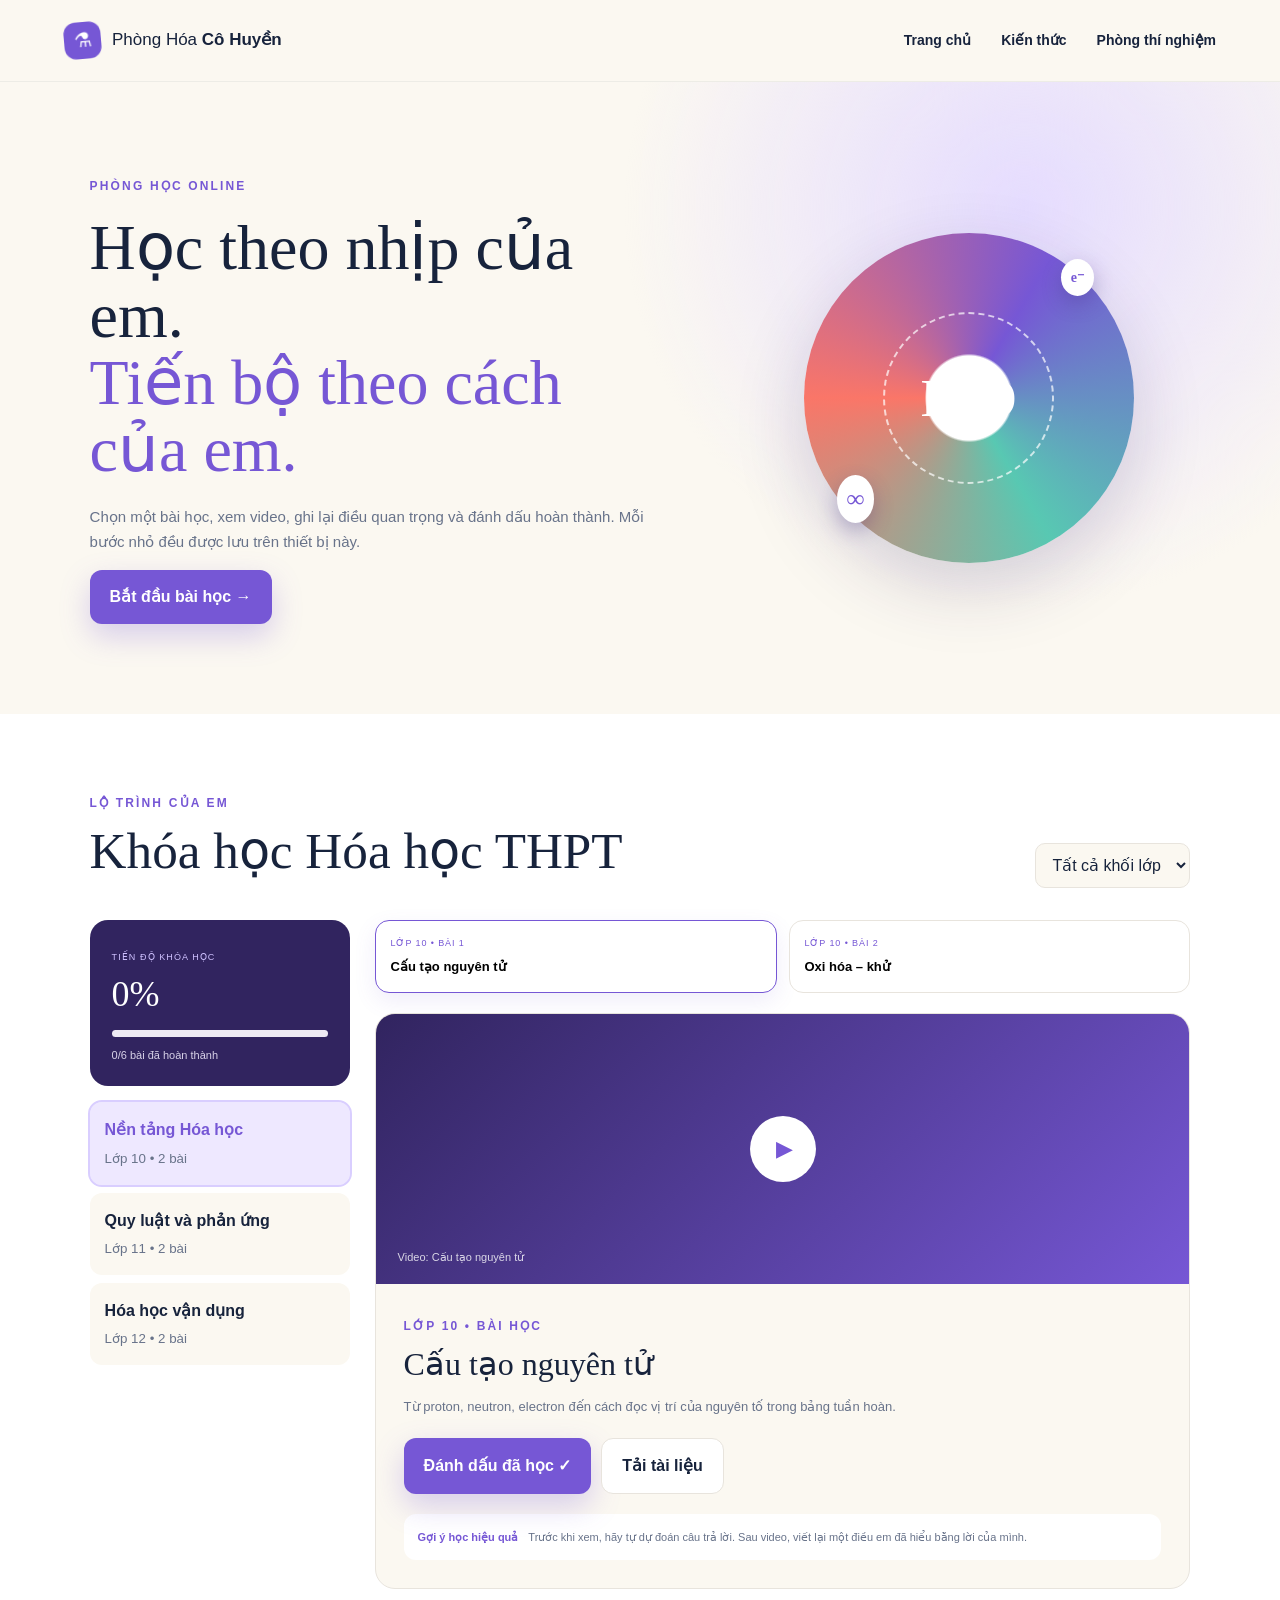
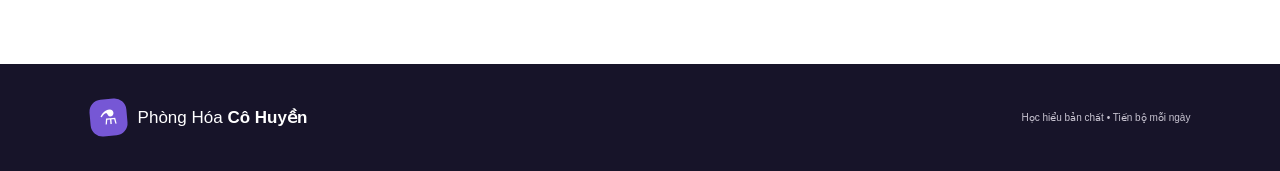
==== classroom.html @ 69ccdda5 "Add online classroom learning space" ====
<!doctype html>
<html lang="vi"><head><meta charset="UTF-8"><meta name="viewport" content="width=device-width,initial-scale=1"><meta name="description" content="Phòng học online Hóa học THPT"><title>Phòng học online | Phòng Hóa Cô Huyền</title><link rel="stylesheet" href="styles.css?v=20261102"><link rel="stylesheet" href="classroom.css?v=20261102"></head>
<body><header class="site-header"><a class="brand" href="index.html"><span class="brand-mark">⚗</span><span>Phòng Hóa <b>Cô Huyền</b></span></a><nav class="nav-links"><a href="index.html">Trang chủ</a><a href="knowledge.html">Kiến thức</a><a href="lab.html">Phòng thí nghiệm</a></nav></header>
<main><section class="classroom-hero"><div><span class="eyebrow">PHÒNG HỌC ONLINE</span><h1>Học theo nhịp của em.<br><em>Tiến bộ theo cách của em.</em></h1><p>Chọn một bài học, xem video, ghi lại điều quan trọng và đánh dấu hoàn thành. Mỗi bước nhỏ đều được lưu trên thiết bị này.</p><a class="button primary" href="#lessons">Bắt đầu bài học →</a></div><div class="classroom-orbit"><span>H₂O</span><i>e⁻</i><b>∞</b></div></section>
<section class="classroom-wrap" id="lessons"><div class="classroom-toolbar"><div><span class="eyebrow">LỘ TRÌNH CỦA EM</span><h2>Khóa học Hóa học THPT</h2></div><select id="grade-filter"><option value="all">Tất cả khối lớp</option><option value="10">Lớp 10</option><option value="11">Lớp 11</option><option value="12">Lớp 12</option></select></div><div class="classroom-layout"><aside class="course-sidebar"><div class="course-summary"><small>TIẾN ĐỘ KHÓA HỌC</small><strong id="course-progress">0%</strong><div class="dashboard-progress"><span id="course-progress-bar"></span></div><p id="course-progress-copy">0/6 bài đã hoàn thành</p></div><button class="course-tab active" data-course="foundation">Nền tảng Hóa học <small>Lớp 10 • 2 bài</small></button><button class="course-tab" data-course="rules">Quy luật và phản ứng <small>Lớp 11 • 2 bài</small></button><button class="course-tab" data-course="application">Hóa học vận dụng <small>Lớp 12 • 2 bài</small></button></aside><section class="lesson-panel"><div class="lesson-list" id="lesson-list"></div><article class="lesson-view" id="lesson-view"><div class="video-placeholder"><div class="video-play">▶</div><span id="video-label">Video bài giảng</span></div><div class="lesson-content"><span class="eyebrow" id="lesson-grade">LỚP 10 • BÀI 1</span><h2 id="lesson-title">Chọn một bài học</h2><p id="lesson-description">Mỗi video là một cánh cửa dẫn đến một quy luật mới.</p><div class="lesson-actions"><button class="button primary" id="complete-lesson">Đánh dấu đã học ✓</button><a class="button ghost" id="lesson-resource" href="#" download>Tải tài liệu</a></div><div class="lesson-note"><b>Gợi ý học hiệu quả</b><span>Trước khi xem, hãy tự dự đoán câu trả lời. Sau video, viết lại một điều em đã hiểu bằng lời của mình.</span></div></div></article></section></div></section></main><footer><a class="brand" href="index.html"><span class="brand-mark">⚗</span><span>Phòng Hóa <b>Cô Huyền</b></span></a><p>Học hiểu bản chất • Tiến bộ mỗi ngày</p></footer><script src="classroom.js?v=20261102"></script></body></html>
---- styles.css ----
:root{--ink:#17233c;--muted:#68738a;--purple:#7657d5;--deep:#31245f;--cream:#fbf8f1;--coral:#fa7668;--teal:#58c8b2;--white:#fff;--line:#e8e4dd;--shadow:0 20px 60px rgba(39,31,78,.12)}
*{box-sizing:border-box}html{scroll-behavior:smooth}body{margin:0;font-family:"Be Vietnam Pro",sans-serif;color:var(--ink);background:var(--cream);line-height:1.65}a{color:inherit;text-decoration:none}button,input,select{font:inherit}.site-header{height:82px;display:flex;align-items:center;justify-content:space-between;padding:0 max(5vw,24px);background:rgba(251,248,241,.92);backdrop-filter:blur(16px);position:sticky;top:0;z-index:50;border-bottom:1px solid rgba(23,35,60,.06)}.brand{display:flex;align-items:center;gap:11px;font-size:17px}.brand-mark{display:grid;place-items:center;width:37px;height:37px;color:#fff;background:var(--purple);border-radius:12px;font-size:20px;transform:rotate(-5deg)}.nav-links{display:flex;align-items:center;gap:30px;font-size:14px;font-weight:600}.nav-links>a:not(.nav-cta):hover{color:var(--purple)}.nav-cta{padding:10px 18px;background:var(--ink);color:#fff;border-radius:10px}.menu-toggle{display:none;border:0;background:none;font-size:25px}.hero{min-height:680px;display:grid;grid-template-columns:1.03fr .97fr;align-items:center;gap:5vw;padding:70px max(7vw,32px) 90px;overflow:hidden;background:radial-gradient(circle at 90% 10%,#e7defa 0,transparent 30%),var(--cream)}.eyebrow{font-size:12px;letter-spacing:.18em;font-weight:800;color:var(--purple)}.hero h1{font-family:"DM Serif Display",serif;font-size:clamp(54px,6vw,86px);line-height:.98;letter-spacing:-.035em;margin:17px 0 27px;font-weight:400}.hero h1 em{color:var(--purple);font-weight:400}.hero-copy>p{max-width:600px;font-size:17px;color:var(--muted)}.hero-actions{display:flex;gap:14px;margin:34px 0}.button{display:inline-flex;justify-content:center;align-items:center;gap:16px;border:0;border-radius:12px;padding:14px 20px;font-weight:700;cursor:pointer;transition:.25s}.button:hover{transform:translateY(-2px)}.button.primary{background:var(--purple);color:#fff;box-shadow:0 12px 30px rgba(118,87,213,.27)}.button.ghost{background:#fff;border:1px solid var(--line)}.play{font-size:11px;display:grid;place-items:center;width:27px;height:27px;border-radius:50%;background:#efeafe;color:var(--purple)}.social-proof{display:flex;align-items:center;gap:15px;margin-top:36px}.avatars{display:flex}.avatars span{width:36px;height:36px;border-radius:50%;background:#c9bff1;color:var(--deep);display:grid;place-items:center;font-size:10px;font-weight:800;border:3px solid var(--cream);margin-left:-8px}.avatars span:first-child{margin-left:0}.avatars span:nth-child(2){background:#ffcdc5}.avatars span:nth-child(3){background:#a8e2d7}.social-proof p{font-size:11px;line-height:1.4;color:var(--muted)}.social-proof b{color:var(--ink);font-size:13px}.hero-visual{position:relative;min-height:510px}.teacher-card{position:absolute;width:min(390px,80%);left:12%;top:20px;background:#fff;border-radius:40px;padding:14px;box-shadow:var(--shadow);transform:rotate(2deg)}.teacher-photo{height:390px;border-radius:29px;background:linear-gradient(155deg,#cbbbf6,#8670d0);position:relative;overflow:hidden;display:grid;place-items:center}.teacher-photo:before,.teacher-photo:after{content:"";position:absolute;border:2px solid rgba(255,255,255,.25);width:250px;height:250px;border-radius:50%;transform:rotate(55deg)}.teacher-photo:after{transform:rotate(-15deg);width:300px;height:150px}.teacher-portrait{width:185px;height:185px;border-radius:50% 50% 44% 44%;background:#f7d6c2;border:13px solid rgba(255,255,255,.5);display:grid;place-items:center;font-family:"DM Serif Display";font-size:56px;color:var(--deep);z-index:1;box-shadow:0 50px 0 45px #f3f0ec}.atom{position:absolute;width:45px;height:45px;background:white;border-radius:50%;display:grid;place-items:center;font-weight:800;color:var(--purple);box-shadow:0 8px 20px rgba(44,30,90,.15)}.atom-a{top:30px;left:28px}.atom-b{top:80px;right:32px}.atom-c{bottom:35px;left:34px}.teacher-caption{display:flex;justify-content:space-between;align-items:center;padding:17px 10px 7px}.teacher-caption div{display:flex;flex-direction:column}.teacher-caption span{font-size:11px;color:var(--muted)}.online-dot:before{content:"";display:inline-block;width:7px;height:7px;background:#43be8a;border-radius:50%;margin-right:6px}.floating-card{position:absolute;background:#fff;border-radius:17px;box-shadow:0 14px 38px rgba(49,36,95,.15);z-index:3}.formula-card{right:0;top:115px;padding:17px 20px;transform:rotate(-3deg)}.formula-card span{display:block;color:var(--muted);font-size:10px}.formula-card b{color:var(--purple);font-size:19px}.score-card{bottom:50px;left:0;display:flex;gap:12px;padding:14px 19px;align-items:center}.score-card .check{background:#dcf7ee;color:#2ea57b;width:35px;height:35px;border-radius:10px;display:grid;place-items:center}.score-card div{display:flex;flex-direction:column;font-size:11px}.score-card strong{color:#2ea57b;font-size:17px}.orb{position:absolute;border-radius:50%}.orb-one{width:90px;height:90px;background:#ffcabc;right:2%;bottom:7%}.orb-two{width:55px;height:55px;background:#a8e3d7;left:3%;top:9%}.trust-strip{display:grid;grid-template-columns:repeat(4,1fr);padding:30px max(7vw,32px);background:var(--deep);color:#fff}.trust-strip div{display:flex;align-items:center;justify-content:center;gap:12px;border-right:1px solid rgba(255,255,255,.15)}.trust-strip div:last-child{border:0}.trust-strip strong{font-family:"DM Serif Display";font-size:29px;color:#cfc1ff}.trust-strip span{font-size:11px;color:#d8d2e8;max-width:95px}.section{padding:100px max(7vw,32px)}.section-heading{display:flex;justify-content:space-between;align-items:end;margin-bottom:45px}.section h2,.quiz-section h2,.register h2{font-family:"DM Serif Display";font-weight:400;font-size:clamp(38px,4vw,56px);line-height:1.08;margin:8px 0}.grade-filter{display:flex;background:#f0ece4;padding:5px;border-radius:12px}.grade-filter button{border:0;background:transparent;border-radius:9px;padding:9px 14px;font-size:12px;font-weight:700;color:var(--muted);cursor:pointer}.grade-filter button.active{background:#fff;color:var(--purple);box-shadow:0 3px 10px rgba(0,0,0,.08)}.course-grid{display:grid;grid-template-columns:repeat(3,1fr);gap:20px}.course-card{background:#fff;padding:28px;border-radius:19px;border:1px solid var(--line);transition:.3s}.course-card:hover{transform:translateY(-6px);box-shadow:var(--shadow)}.course-card.hidden{display:none}.course-icon{width:49px;height:49px;border-radius:14px;display:grid;place-items:center;font-weight:800;font-size:22px;margin-bottom:22px}.course-icon.purple{background:#eee8ff;color:#7657d5}.course-icon.teal{background:#ddf8f2;color:#279d87}.course-icon.orange{background:#ffead8;color:#e98835}.course-icon.blue{background:#dfeeff;color:#4382c9}.course-icon.rose{background:#ffe1e4;color:#d95869}.course-icon.yellow{background:#fff2c7;color:#d99e00}.tag{font-size:9px;letter-spacing:.15em;color:var(--purple);font-weight:800}.course-card h3{margin:8px 0;font-size:20px}.course-card p{color:var(--muted);font-size:13px;min-height:48px}.progress{height:4px;background:#edeaf2;border-radius:5px;margin:23px 0 12px;overflow:hidden}.progress span{height:100%;display:block;background:var(--purple)}.meta{display:flex;justify-content:space-between;font-size:11px;color:var(--muted)}.meta a{color:var(--purple);font-weight:800}.quiz-section{padding:100px max(7vw,32px);display:grid;grid-template-columns:.8fr 1.2fr;gap:8vw;align-items:center;background:var(--deep);color:#fff}.eyebrow.light{color:#bba8ff}.quiz-intro p{color:#c4bed3;max-width:450px}.quiz-tip{margin-top:30px;background:rgba(255,255,255,.08);border:1px solid rgba(255,255,255,.1);padding:13px 16px;border-radius:12px;font-size:12px;color:#ddd7e9}.quiz-card{background:#fff;color:var(--ink);padding:31px;border-radius:22px;box-shadow:0 30px 80px rgba(10,5,35,.3)}.quiz-top{display:flex;justify-content:space-between;font-size:10px;font-weight:800;color:var(--muted);letter-spacing:.1em}.points{color:#e68e25}.quiz-progress{height:4px;background:#ece8f2;margin:14px 0 25px;border-radius:5px}.quiz-progress span{display:block;width:33%;height:100%;background:var(--coral);border-radius:5px}.quiz-card h3{font-size:18px;line-height:1.55;margin-bottom:22px}.answers{display:grid;grid-template-columns:1fr 1fr;gap:11px}.answers button{background:#faf9fc;border:1px solid #e7e3ed;border-radius:11px;padding:12px;text-align:left;font-size:12px;cursor:pointer;color:var(--ink)}.answers button span{display:inline-grid;place-items:center;width:28px;height:28px;border-radius:8px;background:#eeeaf5;margin-right:8px;font-weight:800}.answers button:hover{border-color:var(--purple)}.answers button.correct{border-color:#41b98c;background:#edfbf6}.answers button.wrong{border-color:#ed7167;background:#fff1f0}.feedback{font-size:12px;margin-top:15px;min-height:20px;color:var(--muted)}.clinic{background:#f1ede5}.clinic-card{max-width:1050px;margin:auto;background:#fff;border-radius:28px;padding:55px 8%;display:grid;grid-template-columns:1fr 1fr;align-items:center;gap:10%;overflow:hidden}.clinic-copy p{font-size:14px;color:var(--muted);margin-bottom:25px}.phone-mockup{width:280px;height:400px;background:#f7f5fb;border:9px solid var(--ink);border-radius:34px;margin:auto;box-shadow:20px 25px 0 #d9cff5;overflow:hidden}.phone-head{height:55px;background:#fff;display:flex;align-items:center;justify-content:space-between;padding:0 18px;font-size:12px}.phone-head i{width:8px;height:8px;background:#43be8a;border-radius:50%}.chat{padding:22px 14px;display:flex;flex-direction:column;gap:15px}.chat p{margin:0;padding:11px 13px;border-radius:14px;font-size:10px;max-width:85%}.chat .student{background:#e6dff8;align-self:flex-end;border-bottom-right-radius:3px}.chat .teacher{background:#fff;box-shadow:0 4px 13px rgba(0,0,0,.05);border-bottom-left-radius:3px}.chat .small{max-width:60%}.about{text-align:center;background:var(--cream)}.quote-mark{font-family:serif;font-size:80px;color:#cbbbf1;height:55px}.about blockquote{font-family:"DM Serif Display";font-size:clamp(28px,4vw,48px);line-height:1.25;max-width:850px;margin:0 auto;color:var(--deep)}.about p{color:var(--muted);font-size:12px;margin-top:25px}.register{background:var(--purple);color:#fff;padding:80px max(9vw,40px);display:grid;grid-template-columns:1fr 1fr;gap:10vw;align-items:center}.register>div>p{color:#ddd4f8}.register form{background:#fff;color:var(--ink);padding:28px;border-radius:20px;display:grid;grid-template-columns:1fr 1fr;gap:14px}.register label{font-size:11px;font-weight:700}.register input,.register select{display:block;width:100%;margin-top:6px;padding:12px;border:1px solid var(--line);border-radius:9px;font-size:12px;background:#fbfafc;color:var(--ink)}.register button{grid-column:1/-1}.button.coral{background:var(--coral);color:#fff}.form-status{grid-column:1/-1;text-align:center;margin:0;font-size:12px;color:#32906d}footer{background:#171429;color:#c8c4d1;padding:35px max(7vw,32px);display:flex;justify-content:space-between;align-items:center;font-size:10px}footer .brand{color:#fff}.reveal{opacity:0;transform:translateY(22px);transition:opacity .65s,transform .65s}.reveal.visible{opacity:1;transform:none}
@media(max-width:900px){.nav-links{display:none;position:absolute;top:82px;left:0;right:0;background:var(--cream);padding:25px;flex-direction:column;border-bottom:1px solid var(--line)}.nav-links.open{display:flex}.menu-toggle{display:block}.hero{grid-template-columns:1fr;padding-top:50px}.hero-visual{min-height:540px}.trust-strip{grid-template-columns:1fr 1fr;gap:20px}.trust-strip div{border:0}.course-grid{grid-template-columns:1fr 1fr}.quiz-section{grid-template-columns:1fr}.clinic-card{gap:30px}.register{grid-template-columns:1fr}}
@media(max-width:620px){.hero{padding:45px 22px 70px}.hero h1{font-size:50px}.hero-actions{flex-direction:column;align-items:stretch}.hero-visual{min-height:470px}.teacher-card{left:8%;width:84%}.teacher-photo{height:340px}.formula-card{top:90px;right:-10px}.score-card{bottom:25px}.trust-strip{padding:28px 20px}.trust-strip div{flex-direction:column;gap:0;text-align:center}.section,.quiz-section{padding:75px 22px}.section-heading{align-items:start;gap:25px;flex-direction:column}.grade-filter{width:100%;overflow:auto}.grade-filter button{flex:1;white-space:nowrap}.course-grid{grid-template-columns:1fr}.answers{grid-template-columns:1fr}.clinic-card{grid-template-columns:1fr;padding:40px 22px}.clinic-copy{text-align:center}.register{padding:70px 22px}.register form{grid-template-columns:1fr}.register form>*{grid-column:1/-1}footer{flex-direction:column;gap:15px;text-align:center}.teacher-photo{height:315px}}
@media(prefers-reduced-motion:reduce){html{scroll-behavior:auto}.reveal{opacity:1;transform:none;transition:none}}
.quiz-next{display:none;width:100%;margin-top:14px;border:0;border-radius:10px;background:var(--coral);color:#fff;padding:12px;font-weight:800;cursor:pointer}.quiz-next.show{display:block}.quiz-card.finished{text-align:center}.score-ring{width:112px;height:112px;margin:12px auto 20px;border-radius:50%;display:grid;place-items:center;background:conic-gradient(var(--coral) var(--score-angle),#eee9f3 0);position:relative}.score-ring:before{content:"";position:absolute;width:82px;height:82px;background:#fff;border-radius:50%}.score-ring strong{position:relative;font-family:"DM Serif Display";font-size:30px;color:var(--purple)}.score-summary h3{font-family:"DM Serif Display";font-size:31px;margin:8px}.score-summary p{font-size:12px;color:var(--muted)}.topic-active{outline:2px solid var(--purple);box-shadow:var(--shadow)}

/* Trải nghiệm khám phá và nền Hóa học */
.theme-toggle{width:38px;height:38px;border:1px solid var(--line);border-radius:11px;background:#fff;color:var(--deep);font-size:18px;line-height:1;cursor:pointer;transition:.2s}.theme-toggle:hover{transform:rotate(12deg);border-color:var(--purple)}
.hero{position:relative;isolation:isolate}.hero-copy,.hero-visual{z-index:2}.molecule-bg{position:absolute;inset:0;z-index:0;pointer-events:none;opacity:.36;overflow:hidden}.molecule-bg i{position:absolute;width:18px;height:18px;border:3px solid var(--purple);border-radius:50%;box-shadow:0 0 0 7px rgba(118,87,213,.07)}.molecule-bg i:nth-child(1){left:4%;top:18%}.molecule-bg i:nth-child(2){left:19%;top:9%;width:12px;height:12px}.molecule-bg i:nth-child(3){left:43%;top:22%}.molecule-bg i:nth-child(4){right:6%;top:12%;width:25px;height:25px;border-color:var(--coral)}.molecule-bg i:nth-child(5){right:35%;bottom:11%;border-color:var(--teal)}.molecule-bg span{position:absolute;width:130px;height:2px;background:linear-gradient(90deg,transparent,var(--purple),transparent);transform-origin:left center;animation:molecule-drift 9s ease-in-out infinite alternate}.molecule-bg span:nth-of-type(1){left:5%;top:20%;transform:rotate(-25deg)}.molecule-bg span:nth-of-type(2){left:20%;top:11%;transform:rotate(34deg);animation-delay:-2s}.molecule-bg span:nth-of-type(3){right:8%;top:15%;transform:rotate(120deg);animation-delay:-4s}.molecule-bg span:nth-of-type(4){right:27%;bottom:14%;transform:rotate(-18deg);animation-delay:-6s}@keyframes molecule-drift{to{translate:18px 10px;rotate:4deg}}
.section-lead{max-width:430px;margin:0;color:var(--muted);font-size:13px}.discovery{background:linear-gradient(180deg,#f7f3ff 0,var(--cream) 100%)}.discovery-grid{display:grid;grid-template-columns:repeat(3,1fr);gap:20px}.discovery-card{min-height:310px;border-radius:24px;padding:25px;position:relative;overflow:hidden;display:flex;flex-direction:column;align-items:flex-start;border:1px solid rgba(49,36,95,.08);box-shadow:0 15px 45px rgba(49,36,95,.08);transition:.3s}.discovery-card:hover{transform:translateY(-7px);box-shadow:var(--shadow)}.discovery-card:after{content:"";position:absolute;width:180px;height:180px;border-radius:50%;right:-70px;bottom:-80px;background:rgba(255,255,255,.18)}.discovery-label{font-size:9px;letter-spacing:.16em;font-weight:800;opacity:.75}.discovery-card h3{font-size:18px;line-height:1.5;margin:17px 0 6px}.discovery-card p{font-size:12px;line-height:1.65;margin:0;color:inherit;opacity:.78}.discovery-card em{font-style:normal;font-size:11px;font-weight:800;margin-top:auto;position:relative;z-index:1}.element-of-day{background:linear-gradient(145deg,#7657d5,#49358f);color:#fff}.daily-element{display:flex;align-items:center;gap:19px;margin:35px 0}.daily-element>strong{width:92px;height:102px;display:grid;place-items:center;border:1px solid rgba(255,255,255,.35);border-radius:18px;background:rgba(255,255,255,.12);font:400 58px/1 "DM Serif Display"}.daily-element b{font-size:21px}.reaction-of-day{background:linear-gradient(145deg,#dcf8f3,#b9ebdf);color:#164d44}.reaction-flask{font-size:65px;margin:25px auto 2px;align-self:center;position:relative}.reaction-flask i{position:absolute;width:55px;height:18px;border-radius:50%;background:#59cbb4;bottom:5px;left:7px;animation:liquid-pulse 2s ease-in-out infinite}@keyframes liquid-pulse{50%{transform:scale(.86);opacity:.65}}.reaction-of-day h3{font-family:"DM Serif Display";font-weight:400;font-size:22px}.quick-challenge{background:linear-gradient(145deg,#fff0df,#ffd4c0);color:#71372f}.challenge-icon{margin:27px auto 4px;align-self:center;width:78px;height:78px;display:grid;place-items:center;border-radius:50%;background:#fff;font:400 46px/1 "DM Serif Display";color:var(--coral);box-shadow:0 12px 30px rgba(117,55,47,.12)}
.learning-map{background:#fff}.map-track{max-width:1100px;margin:auto;position:relative;display:grid;gap:18px}.map-track:before{content:"";position:absolute;left:38px;top:60px;bottom:60px;width:3px;background:linear-gradient(#7657d5,#58c8b2,#fa7668)}.map-grade{display:grid;grid-template-columns:78px 1fr auto;align-items:center;gap:25px;padding:25px 28px 25px 0;border:1px solid var(--line);border-radius:20px;background:var(--cream);transition:.3s}.map-grade:hover{transform:translateX(8px);box-shadow:var(--shadow)}.map-grade>span{width:78px;height:78px;border-radius:50%;display:grid;place-items:center;color:#fff;font:400 35px/1 "DM Serif Display";z-index:1;border:8px solid #fff}.grade-10>span{background:#7657d5}.grade-11>span{background:#35aa92}.grade-12>span{background:#ef6f62}.map-grade b{font-size:8px;letter-spacing:.15em;color:var(--purple)}.map-grade h3{font-size:18px;margin:3px 0}.map-grade p{font-size:11px;color:var(--muted);margin:0}.map-grade a{font-size:11px;font-weight:800;color:var(--purple);white-space:nowrap}
body.dark-mode{--ink:#f2effb;--muted:#b8b1c9;--cream:#151126;--white:#211b36;--line:#3a3155;--shadow:0 20px 60px rgba(0,0,0,.35);background:#151126;color:var(--ink)}body.dark-mode .site-header{background:rgba(21,17,38,.92)}body.dark-mode .theme-toggle,body.dark-mode .button.ghost,body.dark-mode .course-card,body.dark-mode .quiz-card,body.dark-mode .clinic-card,body.dark-mode .learning-map,body.dark-mode .map-grade{background:#211b36;color:var(--ink)}body.dark-mode .hero{background:radial-gradient(circle at 90% 10%,#302354 0,transparent 30%),#151126}body.dark-mode .discovery{background:linear-gradient(#1b1531,#151126)}body.dark-mode .grade-filter{background:#2a2340}body.dark-mode .grade-filter button.active{background:#433765;color:#fff}body.dark-mode .course-card,body.dark-mode .map-grade{border-color:#3a3155}body.dark-mode .clinic,body.dark-mode .about{background:#1b162e}body.dark-mode input,body.dark-mode select{background:#18132a;color:#fff;border-color:#453a63}body.dark-mode footer{background:#0e0b19}
@media(max-width:900px){.discovery-grid{grid-template-columns:1fr}.discovery-card{min-height:260px}.map-grade{grid-template-columns:70px 1fr}.map-grade>a{grid-column:2}.map-track:before{left:34px}.nav-links .theme-toggle{display:grid;place-items:center}}
@media(max-width:600px){.section-heading{align-items:flex-start}.section-lead{margin-top:10px}.daily-element{margin:24px 0}.discovery-card{padding:22px}.map-grade{grid-template-columns:57px 1fr;gap:15px;padding:18px 16px 18px 0}.map-grade>span{width:57px;height:57px;border-width:5px;font-size:26px}.map-track:before{left:27px}.map-grade h3{font-size:15px}.map-grade p{font-size:10px}}
@media(prefers-reduced-motion:reduce){.molecule-bg span,.reaction-flask i{animation:none}}

/* Hành trình khám phá: biến trang chủ thành một lời mời quay lại mỗi ngày */
.journey{background:#fff;padding-top:70px;padding-bottom:70px}.journey-shell{max-width:1100px;margin:auto;display:grid;grid-template-columns:.9fr 1.1fr;gap:8vw;align-items:center;background:linear-gradient(135deg,#f0ebff,#fff8ef);border-radius:30px;padding:58px 7%;overflow:hidden;position:relative}.journey-shell:after{content:"∞";position:absolute;right:-10px;bottom:-55px;font:220px/1 "DM Serif Display";color:rgba(118,87,213,.07);pointer-events:none}.journey-copy{position:relative;z-index:1}.journey h2{margin-top:12px}.journey h2 em{color:var(--purple);font-style:normal}.journey-copy p{font-size:13px;color:var(--muted);max-width:410px}.streak-line{display:flex;align-items:center;gap:12px;margin-top:26px}.streak-fire{width:42px;height:42px;border-radius:13px;display:grid;place-items:center;background:#fff;color:var(--coral);font-size:22px;box-shadow:0 8px 20px rgba(118,87,213,.1)}.streak-line div{display:flex;flex-direction:column}.streak-line b{font-size:18px}.streak-line small{font-size:10px;color:var(--muted)}.mission-board{background:#fff;border:1px solid rgba(49,36,95,.08);border-radius:22px;padding:22px;box-shadow:0 18px 45px rgba(49,36,95,.1);position:relative;z-index:1}.mission-head{display:flex;justify-content:space-between;align-items:center;color:var(--purple);font-size:10px;letter-spacing:.12em;margin-bottom:9px}.mission-head span{font-size:10px;letter-spacing:0;color:var(--muted);font-weight:600}.mission-item{width:100%;display:grid;grid-template-columns:43px 1fr 20px;gap:12px;align-items:center;text-align:left;background:transparent;border:0;border-top:1px solid #eeeaf3;padding:16px 0;cursor:pointer;color:var(--ink);transition:.2s}.mission-item:hover{transform:translateX(5px)}.mission-item.done{opacity:.55}.mission-item.done .mission-icon:after{content:"✓";position:absolute;inset:0;display:grid;place-items:center;background:rgba(255,255,255,.78);border-radius:12px}.mission-icon{width:43px;height:43px;border-radius:12px;display:grid;place-items:center;font-size:20px;position:relative}.mission-icon.purple{background:#eee8ff;color:var(--purple)}.mission-icon.teal{background:#ddf8f2;color:#279d87}.mission-icon.coral{background:#ffe3de;color:var(--coral)}.mission-item b,.mission-item small{display:block}.mission-item b{font-size:13px}.mission-item small{font-size:10px;color:var(--muted);margin-top:2px}.mission-item i{font-style:normal;color:var(--purple);font-size:18px}.mission-status{border-radius:10px;background:#f8f6fb;padding:11px 12px;margin:4px 0 0;font-size:10px;color:var(--muted)}
@media(max-width:900px){.journey-shell{grid-template-columns:1fr;gap:25px;padding:42px 8%}}
@media(max-width:600px){.journey{padding:55px 22px}.mission-board{padding:18px 16px}}

/* Chân dung giáo viên ở hero */
.teacher-photo{background:#d8cff3}.teacher-portrait{width:100%;height:100%;border:0;border-radius:29px;object-fit:cover;object-position:50% 27%;box-shadow:none;z-index:0;display:block}.teacher-photo:after,.teacher-photo:before{display:none}.teacher-photo .atom{z-index:2;backdrop-filter:blur(7px);background:rgba(255,255,255,.86)}.teacher-card{box-shadow:0 30px 80px rgba(49,36,95,.2),0 2px 0 rgba(255,255,255,.7) inset}.teacher-card:before{content:"";position:absolute;inset:-1px;border-radius:41px;padding:1px;background:linear-gradient(145deg,rgba(255,255,255,.9),rgba(118,87,213,.25));-webkit-mask:linear-gradient(#000 0 0) content-box,linear-gradient(#000 0 0);-webkit-mask-composite:xor;mask-composite:exclude;pointer-events:none}

/* Gắn thẻ vào hai vùng hậu cảnh trống, tránh mặt và phần chú thích */
.hero-visual{min-height:545px}.teacher-photo .atom{display:none}.formula-card{top:12px;bottom:auto;left:auto;right:-48px;max-width:225px;padding:11px 15px;transform:rotate(2deg);border:1px solid rgba(118,87,213,.12)}.formula-card b{font-size:14px}.score-card{bottom:140px;left:-30px;right:auto;padding:11px 15px;border:1px solid rgba(88,200,178,.16)}.teacher-caption{min-height:67px;padding:16px 10px 8px}.teacher-caption div{min-width:0}.teacher-caption b{white-space:nowrap;color:#17233c}.teacher-caption span{color:#68738a}.online-dot{white-space:nowrap;margin-left:10px}.dark-mode .teacher-card{background:#fff}.dark-mode .teacher-caption b{color:#17233c}.dark-mode .teacher-caption span{color:#68738a}
.formula-card,.score-card{color:#17233c}.formula-card span{color:#68738a}.dark-mode .nav-cta{background:#7657d5;color:#fff}
@media(max-width:1100px) and (min-width:901px){.formula-card{top:2px;left:auto;right:-8px;max-width:190px;padding:10px 12px}.formula-card b{font-size:11px}.score-card{bottom:140px;left:-12px;transform:scale(.88);transform-origin:left center}}
@media(max-width:900px){.hero-visual{min-height:590px}.formula-card,.score-card{display:none}.teacher-card{top:10px}}
@media(max-width:620px){.hero-visual{min-height:500px}.teacher-card{top:0}.teacher-caption{min-height:64px}.teacher-caption b{font-size:12px}.teacher-caption span{font-size:9px}.online-dot{font-size:9px}}
.student-dashboard[hidden]{display:none}.dashboard-grid{display:grid;grid-template-columns:repeat(3,1fr);gap:18px}.dashboard-card,.study-plan{background:#fff;border:1px solid var(--line);border-radius:20px;padding:25px;box-shadow:0 12px 35px rgba(49,36,95,.07)}.dashboard-icon{display:grid;place-items:center;width:42px;height:42px;border-radius:12px;background:#eee8ff;color:var(--purple);font-size:21px;margin-bottom:18px}.dashboard-icon.teal{background:#ddf8f2;color:#279d87}.dashboard-icon.coral{background:#ffe3de;color:var(--coral)}.dashboard-card small{display:block;color:var(--muted);font-size:9px;letter-spacing:.14em;font-weight:800}.dashboard-card strong{display:block;font:400 30px/1.2 "DM Serif Display";margin:8px 0;color:var(--deep)}.dashboard-card p{font-size:11px;color:var(--muted);min-height:34px}.dashboard-progress{height:7px;background:#eeeaf3;border-radius:8px;overflow:hidden;margin:15px 0 9px}.dashboard-progress span{display:block;height:100%;width:0;background:linear-gradient(90deg,var(--purple),var(--teal));transition:width .5s}.small-action{display:inline-block;border:0;background:#f0ebff;color:var(--purple);border-radius:9px;padding:9px 12px;font-size:11px;font-weight:800;cursor:pointer}.study-plan{margin-top:18px;display:flex;justify-content:space-between;align-items:center;gap:20px;background:linear-gradient(135deg,#fff,#f6f1ff)}.study-plan h3{margin:7px 0 2px;font-size:20px}.study-plan p{margin:0;color:var(--muted);font-size:12px}.study-plan label{font-size:10px;font-weight:800;color:var(--muted);white-space:nowrap}.study-plan input{display:block;margin-top:6px;padding:10px;border:1px solid var(--line);border-radius:9px;color:var(--ink)}.dashboard-logout{border:1px solid var(--line);background:transparent;border-radius:9px;padding:9px 13px;color:var(--muted);font-size:11px;cursor:pointer}@media(max-width:900px){.dashboard-grid{grid-template-columns:1fr}.study-plan{align-items:flex-start;flex-direction:column}}
---- classroom.css ----
.classroom-hero{padding:90px max(7vw,28px);display:grid;grid-template-columns:1fr .8fr;gap:8vw;align-items:center;background:radial-gradient(circle at 80% 20%,#e5dcff,transparent 35%),var(--cream)}.classroom-hero h1{font:400 clamp(42px,5vw,72px)/1.05 "DM Serif Display";margin:16px 0 22px}.classroom-hero h1 em{color:var(--purple);font-style:normal}.classroom-hero p{max-width:560px;color:var(--muted);font-size:15px}.classroom-orbit{width:min(330px,80vw);aspect-ratio:1;margin:auto;border-radius:50%;display:grid;place-items:center;background:radial-gradient(circle,#fff 0 18%,transparent 19%),conic-gradient(from 30deg,#7657d5,#58c8b2,#fa7668,#7657d5);box-shadow:0 25px 70px rgba(49,36,95,.18);position:relative;color:#fff;font:400 52px "DM Serif Display"}.classroom-orbit:before{content:"";position:absolute;inset:24%;border:2px dashed rgba(255,255,255,.7);border-radius:50%}.classroom-orbit i,.classroom-orbit b{position:absolute;font:700 14px "Be Vietnam Pro";background:#fff;color:var(--purple);padding:10px;border-radius:50%;box-shadow:0 8px 20px #4b3a8b55}.classroom-orbit i{top:8%;right:12%}.classroom-orbit b{bottom:12%;left:10%;font-size:25px}.classroom-wrap{padding:75px max(7vw,28px);background:#fff}.classroom-toolbar{display:flex;justify-content:space-between;align-items:end;margin-bottom:32px}.classroom-toolbar h2{font:400 clamp(34px,4vw,52px)/1.1 "DM Serif Display";margin:8px 0}.classroom-toolbar select{border:1px solid var(--line);border-radius:10px;padding:12px;background:var(--cream);color:var(--ink)}.classroom-layout{display:grid;grid-template-columns:260px 1fr;gap:25px}.course-sidebar{display:flex;flex-direction:column;gap:8px}.course-summary{background:var(--deep);color:#fff;border-radius:18px;padding:22px;margin-bottom:8px}.course-summary small{font-size:9px;letter-spacing:.12em;color:#cfc1ff}.course-summary strong{display:block;font:400 36px "DM Serif Display";margin:5px 0}.course-summary p{font-size:11px;color:#d8d2e8;margin:0}.course-tab{border:0;background:var(--cream);border-radius:12px;padding:15px;text-align:left;color:var(--ink);cursor:pointer;font-weight:800}.course-tab small{display:block;color:var(--muted);font-weight:400;margin-top:4px}.course-tab.active{background:#eee8ff;color:var(--purple);outline:2px solid #d9ceff}.lesson-panel{min-width:0}.lesson-list{display:grid;grid-template-columns:repeat(2,1fr);gap:12px;margin-bottom:20px}.lesson-item{border:1px solid var(--line);background:#fff;border-radius:14px;padding:15px;text-align:left;cursor:pointer}.lesson-item.active{border-color:var(--purple);box-shadow:0 8px 22px #7657d51c}.lesson-item.done:after{content:" ✓";color:#2ea57b}.lesson-item small,.lesson-item b{display:block}.lesson-item small{font-size:9px;color:var(--purple);letter-spacing:.1em}.lesson-item b{font-size:13px;margin-top:5px}.lesson-view{border:1px solid var(--line);border-radius:20px;overflow:hidden;background:var(--cream)}.video-placeholder{height:270px;background:linear-gradient(135deg,#31245f,#7657d5);display:grid;place-items:center;position:relative;color:#fff}.video-play{width:66px;height:66px;border-radius:50%;display:grid;place-items:center;background:#fff;color:var(--purple);padding-left:4px;font-size:22px}.video-placeholder span{position:absolute;left:22px;bottom:18px;font-size:11px;opacity:.8}.lesson-content{padding:28px}.lesson-content h2{font:400 32px "DM Serif Display";margin:7px 0}.lesson-content p{font-size:13px;color:var(--muted)}.lesson-actions{display:flex;gap:10px;flex-wrap:wrap;margin:20px 0}.lesson-note{display:flex;gap:10px;background:#fff;border-radius:12px;padding:14px;font-size:11px}.lesson-note b{color:var(--purple);white-space:nowrap}.lesson-note span{color:var(--muted)}body.dark-mode .classroom-wrap,body.dark-mode .lesson-view,body.dark-mode .lesson-item,body.dark-mode .lesson-note{background:#211b36}body.dark-mode .classroom-hero{background:#151126}body.dark-mode .course-tab{background:#211b36}@media(max-width:800px){.classroom-hero{grid-template-columns:1fr;padding-top:60px}.classroom-orbit{width:230px}.classroom-toolbar{align-items:start;flex-direction:column;gap:15px}.classroom-layout{grid-template-columns:1fr}.course-sidebar{display:grid;grid-template-columns:1fr 1fr}.course-summary{grid-column:1/-1}.lesson-list{grid-template-columns:1fr}}@media(max-width:520px){.classroom-hero{padding-inline:22px}.classroom-wrap{padding-inline:22px}.lesson-actions .button{width:100%}.lesson-note{flex-direction:column}}
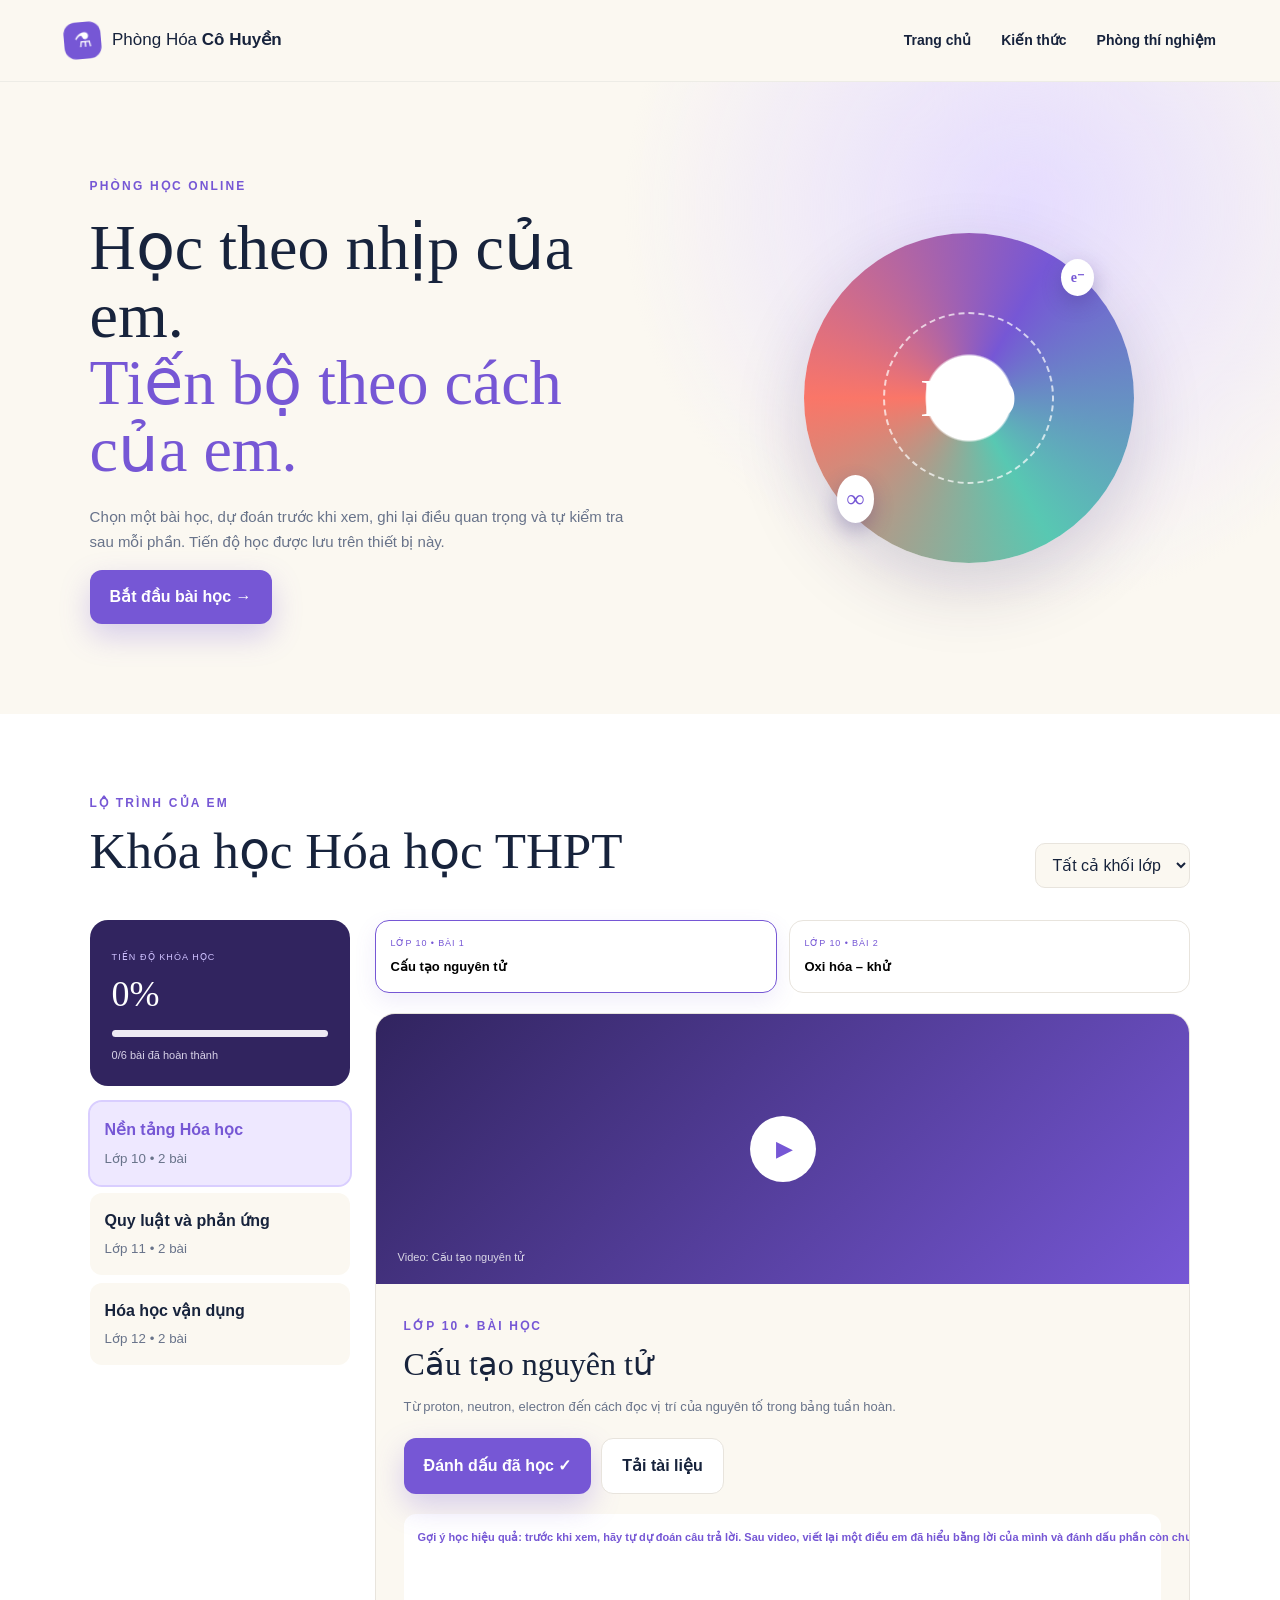
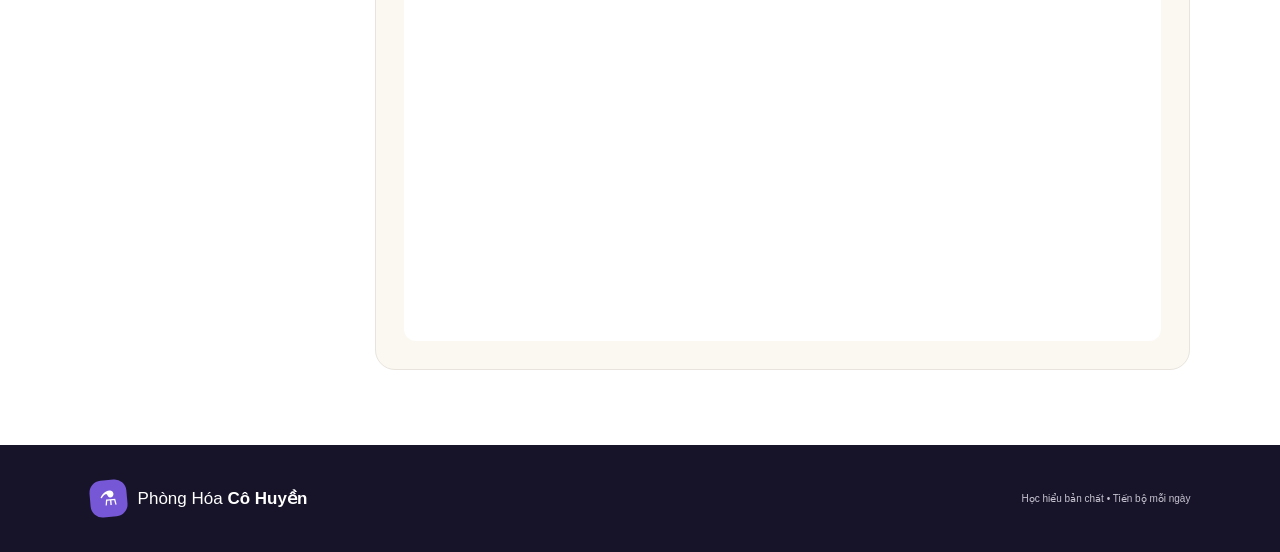
==== commit d8e79adf: "Improve educational copy while preserving existing design" ====
--- a/classroom.html
+++ b/classroom.html
@@ -1,5 +1,5 @@
 <!doctype html>
 <html lang="vi"><head><meta charset="UTF-8"><meta name="viewport" content="width=device-width,initial-scale=1"><meta name="description" content="Phòng học online Hóa học THPT"><title>Phòng học online | Phòng Hóa Cô Huyền</title><link rel="stylesheet" href="styles.css?v=20261102"><link rel="stylesheet" href="classroom.css?v=20261102"></head>
 <body><header class="site-header"><a class="brand" href="index.html"><span class="brand-mark">⚗</span><span>Phòng Hóa <b>Cô Huyền</b></span></a><nav class="nav-links"><a href="index.html">Trang chủ</a><a href="knowledge.html">Kiến thức</a><a href="lab.html">Phòng thí nghiệm</a></nav></header>
-<main><section class="classroom-hero"><div><span class="eyebrow">PHÒNG HỌC ONLINE</span><h1>Học theo nhịp của em.<br><em>Tiến bộ theo cách của em.</em></h1><p>Chọn một bài học, xem video, ghi lại điều quan trọng và đánh dấu hoàn thành. Mỗi bước nhỏ đều được lưu trên thiết bị này.</p><a class="button primary" href="#lessons">Bắt đầu bài học →</a></div><div class="classroom-orbit"><span>H₂O</span><i>e⁻</i><b>∞</b></div></section>
-<section class="classroom-wrap" id="lessons"><div class="classroom-toolbar"><div><span class="eyebrow">LỘ TRÌNH CỦA EM</span><h2>Khóa học Hóa học THPT</h2></div><select id="grade-filter"><option value="all">Tất cả khối lớp</option><option value="10">Lớp 10</option><option value="11">Lớp 11</option><option value="12">Lớp 12</option></select></div><div class="classroom-layout"><aside class="course-sidebar"><div class="course-summary"><small>TIẾN ĐỘ KHÓA HỌC</small><strong id="course-progress">0%</strong><div class="dashboard-progress"><span id="course-progress-bar"></span></div><p id="course-progress-copy">0/6 bài đã hoàn thành</p></div><button class="course-tab active" data-course="foundation">Nền tảng Hóa học <small>Lớp 10 • 2 bài</small></button><button class="course-tab" data-course="rules">Quy luật và phản ứng <small>Lớp 11 • 2 bài</small></button><button class="course-tab" data-course="application">Hóa học vận dụng <small>Lớp 12 • 2 bài</small></button></aside><section class="lesson-panel"><div class="lesson-list" id="lesson-list"></div><article class="lesson-view" id="lesson-view"><div class="video-placeholder"><div class="video-play">▶</div><span id="video-label">Video bài giảng</span></div><div class="lesson-content"><span class="eyebrow" id="lesson-grade">LỚP 10 • BÀI 1</span><h2 id="lesson-title">Chọn một bài học</h2><p id="lesson-description">Mỗi video là một cánh cửa dẫn đến một quy luật mới.</p><div class="lesson-actions"><button class="button primary" id="complete-lesson">Đánh dấu đã học ✓</button><a class="button ghost" id="lesson-resource" href="#" download>Tải tài liệu</a></div><div class="lesson-note"><b>Gợi ý học hiệu quả</b><span>Trước khi xem, hãy tự dự đoán câu trả lời. Sau video, viết lại một điều em đã hiểu bằng lời của mình.</span></div></div></article></section></div></section></main><footer><a class="brand" href="index.html"><span class="brand-mark">⚗</span><span>Phòng Hóa <b>Cô Huyền</b></span></a><p>Học hiểu bản chất • Tiến bộ mỗi ngày</p></footer><script src="classroom.js?v=20261102"></script></body></html>+<main><section class="classroom-hero"><div><span class="eyebrow">PHÒNG HỌC ONLINE</span><h1>Học theo nhịp của em.<br><em>Tiến bộ theo cách của em.</em></h1><p>Chọn một bài học, dự đoán trước khi xem, ghi lại điều quan trọng và tự kiểm tra sau mỗi phần. Tiến độ học được lưu trên thiết bị này.</p><a class="button primary" href="#lessons">Bắt đầu bài học →</a></div><div class="classroom-orbit"><span>H₂O</span><i>e⁻</i><b>∞</b></div></section>
+<section class="classroom-wrap" id="lessons"><div class="classroom-toolbar"><div><span class="eyebrow">LỘ TRÌNH CỦA EM</span><h2>Khóa học Hóa học THPT</h2></div><select id="grade-filter"><option value="all">Tất cả khối lớp</option><option value="10">Lớp 10</option><option value="11">Lớp 11</option><option value="12">Lớp 12</option></select></div><div class="classroom-layout"><aside class="course-sidebar"><div class="course-summary"><small>TIẾN ĐỘ KHÓA HỌC</small><strong id="course-progress">0%</strong><div class="dashboard-progress"><span id="course-progress-bar"></span></div><p id="course-progress-copy">0/6 bài đã hoàn thành</p></div><button class="course-tab active" data-course="foundation">Nền tảng Hóa học <small>Lớp 10 • 2 bài</small></button><button class="course-tab" data-course="rules">Quy luật và phản ứng <small>Lớp 11 • 2 bài</small></button><button class="course-tab" data-course="application">Hóa học vận dụng <small>Lớp 12 • 2 bài</small></button></aside><section class="lesson-panel"><div class="lesson-list" id="lesson-list"></div><article class="lesson-view" id="lesson-view"><div class="video-placeholder"><div class="video-play">▶</div><span id="video-label">Video bài giảng</span></div><div class="lesson-content"><span class="eyebrow" id="lesson-grade">LỚP 10 • BÀI 1</span><h2 id="lesson-title">Chọn một bài học</h2><p id="lesson-description">Mỗi bài học đi theo 4 bước: gợi mở hiện tượng, nắm kiến thức cốt lõi, xem ví dụ và tự kiểm tra.</p><div class="lesson-actions"><button class="button primary" id="complete-lesson">Đánh dấu đã học ✓</button><a class="button ghost" id="lesson-resource" href="#" download>Tải tài liệu</a></div><div class="lesson-note"><b>Gợi ý học hiệu quả: trước khi xem, hãy tự dự đoán câu trả lời. Sau video, viết lại một điều em đã hiểu bằng lời của mình và đánh dấu phần còn chưa chắc.</b><span>Trước khi xem, hãy tự dự đoán câu trả lời. Sau video, viết lại một điều em đã hiểu bằng lời của mình.</span></div></div></article></section></div></section></main><footer><a class="brand" href="index.html"><span class="brand-mark">⚗</span><span>Phòng Hóa <b>Cô Huyền</b></span></a><p>Học hiểu bản chất • Tiến bộ mỗi ngày</p></footer><script src="classroom.js?v=20261102"></script></body></html>
